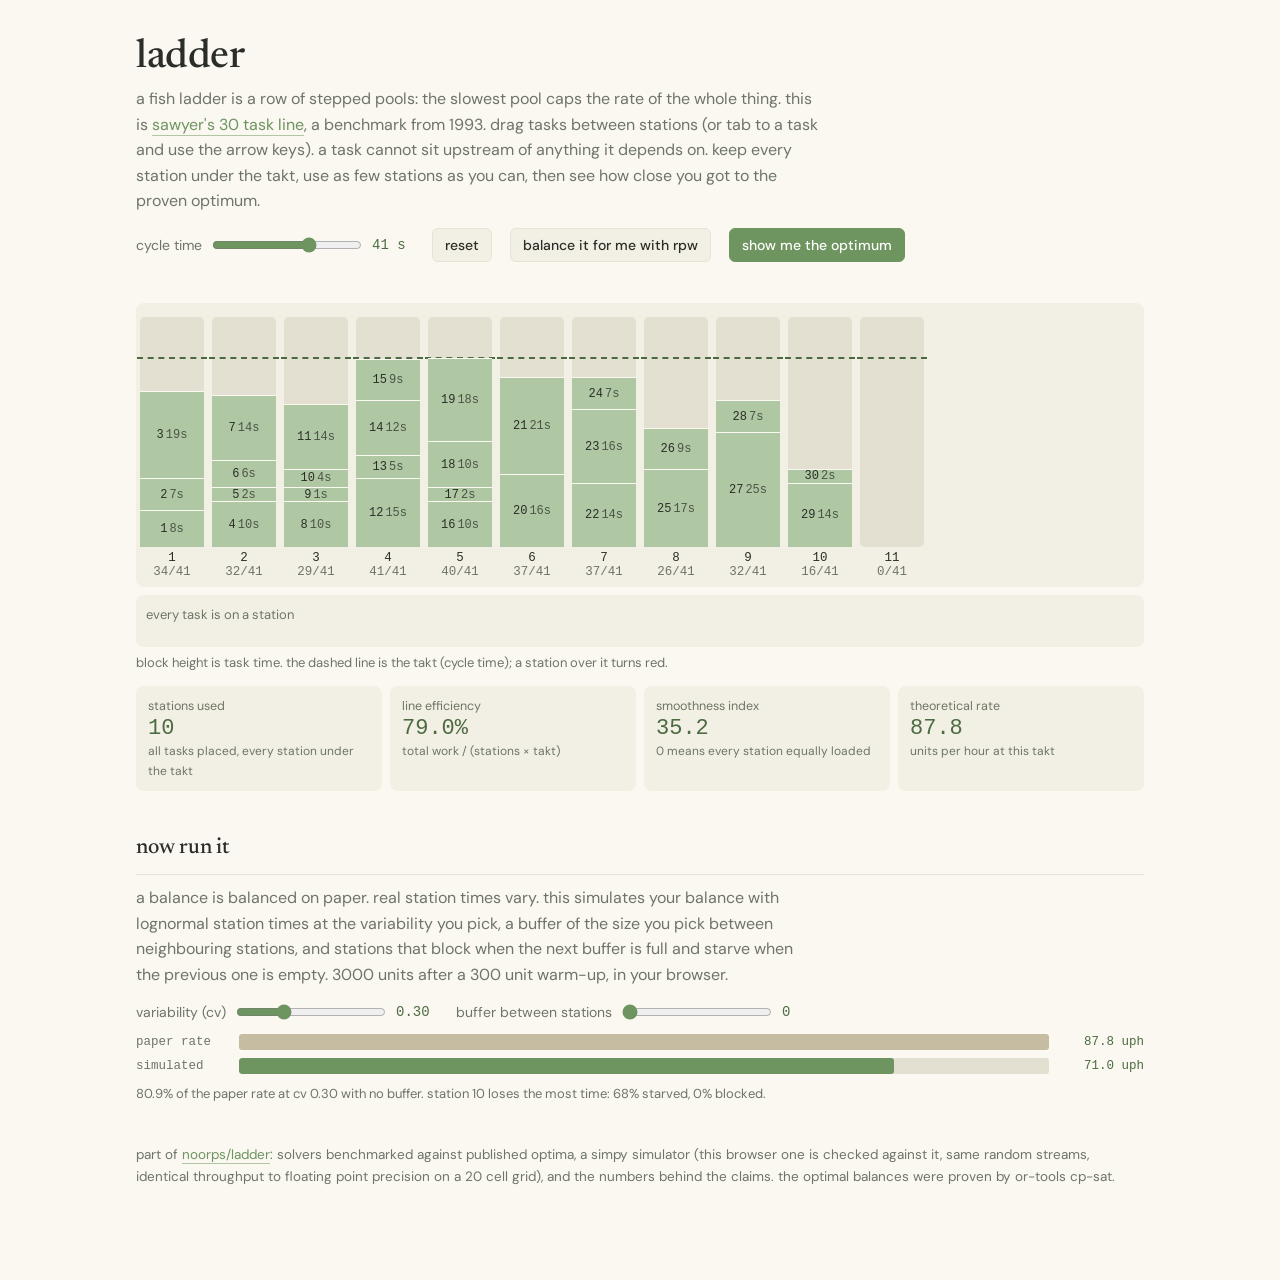
==== ladder/index.html @ b89ce293 "add ladder: the line balancing demo at /ladder and a compact widget on the homepage" ====
<!doctype html>
<html lang="en">
<head>
<meta charset="utf-8">
<meta name="viewport" content="width=device-width,initial-scale=1">
<title>ladder: balance a line</title>
<meta name="description" content="drag tasks between stations on a real 30 task benchmark line, watch the takt bars and metrics move, then compare your balance with the proven optimum and simulate it with variable station times.">
<link rel="preconnect" href="https://fonts.googleapis.com">
<link rel="preconnect" href="https://fonts.gstatic.com" crossorigin>
<link href="https://fonts.googleapis.com/css2?family=Newsreader:ital,opsz,wght@0,6..72,400;0,6..72,500;1,6..72,400&family=DM+Sans:wght@400;500&display=swap" rel="stylesheet">
<link rel="stylesheet" href="style.css">
</head>
<body>
<main>
  <h1>ladder</h1>
  <p class="lede">a fish ladder is a row of stepped pools: the slowest pool caps the rate of the whole thing. this is
    <a href="https://assembly-line-balancing.de/salbp/">sawyer's 30 task line</a>, a benchmark from 1993. drag tasks
    between stations (or tab to a task and use the arrow keys). a task cannot sit upstream of anything it depends on.
    keep every station under the takt, use as few stations as you can, then see how close you got to the proven optimum.</p>

  <div class="controls">
    <div class="ctl"><label for="ct">cycle time</label><input id="ct" type="range" min="0" max="3" step="1" value="2" aria-valuetext="41 s"><output for="ct" id="ct-out" class="num">41 s</output></div>
    <button id="btn-reset" type="button">reset</button>
    <button id="btn-rpw" type="button">balance it for me with rpw</button>
    <button id="btn-opt" type="button" class="primary">show me the optimum</button>
    <button id="btn-mine" type="button" hidden>back to my balance</button>
  </div>
  <p class="msg" id="msg" role="status" aria-live="polite"></p>

  <div class="board" id="board" aria-label="stations"></div>
  <div class="tray" id="tray" aria-label="unassigned tasks"><span class="label">unassigned tasks: drop them on a station</span></div>
  <p class="legend">block height is task time. the dashed line is the takt (cycle time); a station over it turns red.</p>

  <div class="tiles" aria-live="polite">
    <div class="tile"><div class="k">stations used</div><div class="v" id="m-st">–</div><div class="s" id="m-st-s"></div></div>
    <div class="tile"><div class="k">line efficiency</div><div class="v" id="m-eff">–</div><div class="s">total work / (stations × takt)</div></div>
    <div class="tile"><div class="k">smoothness index</div><div class="v" id="m-si">–</div><div class="s">0 means every station equally loaded</div></div>
    <div class="tile"><div class="k">theoretical rate</div><div class="v" id="m-uph">–</div><div class="s">units per hour at this takt</div></div>
  </div>

  <div class="compare" id="compare" aria-live="polite">
    <p class="big" id="cmp-big"></p>
    <p id="cmp-detail"></p>
    <p class="small" id="cmp-note"></p>
  </div>

  <h2>now run it</h2>
  <p class="lede">a balance is balanced on paper. real station times vary. this simulates your balance with lognormal station
    times at the variability you pick, a buffer of the size you pick between neighbouring stations, and stations that block
    when the next buffer is full and starve when the previous one is empty. 3000 units after a 300 unit warm-up, in your browser.</p>
  <div class="controls">
    <div class="ctl"><label for="cv">variability (cv)</label><input id="cv" type="range" min="0" max="1" step="0.05" value="0.3"><output for="cv" id="cv-out" class="num">0.30</output></div>
    <div class="ctl"><label for="buf">buffer between stations</label><input id="buf" type="range" min="0" max="8" step="1" value="0"><output for="buf" id="buf-out" class="num">0</output></div>
  </div>
  <div class="bars">
    <div class="bar"><span class="lbl">paper rate</span><span class="track"><span class="fill ref" id="b-paper" style="width:100%"></span></span><span class="val" id="v-paper">–</span></div>
    <div class="bar"><span class="lbl">simulated</span><span class="track"><span class="fill" id="b-sim" style="width:0%"></span></span><span class="val" id="v-sim">–</span></div>
  </div>
  <p class="small" id="sim-note"></p>

  <p class="foot">part of <a href="https://github.com/noorps/ladder">noorps/ladder</a>: solvers benchmarked against published optima, a simpy
    simulator (this browser one is checked against it, same random streams, identical throughput to floating point precision on a
    20 cell grid), and the numbers behind the claims. the optimal balances were proven by or-tools cp-sat.</p>
</main>
<script src="data/data.js"></script>
<script src="sim.js"></script>
<script src="app.js"></script>
</body>
</html>
---- ladder/style.css ----
:root{--bg:#FAF8F1;--panel:#F2F0E4;--text:#2B2E28;--muted:#6E7566;--matcha:#6E9460;--deep:#4C6B42;
  --soft:#AFC7A3;--rule:#E7E2D4;--track:#E3E0D1;--over:#B64E3A;--ref:#C5BCA2;--focus:#4C6B42}
*{box-sizing:border-box}
html{-webkit-text-size-adjust:100%}
body{margin:0;background:var(--bg);color:var(--text);font:16px/1.6 "DM Sans",ui-sans-serif,system-ui,sans-serif;-webkit-font-smoothing:antialiased;overflow-x:hidden}
main{max-width:1040px;margin:0 auto;padding:36px 16px 80px}
h1,h2,h3{font-family:"Newsreader",Georgia,serif;font-weight:500;letter-spacing:-.01em;margin:0}
h1{font-size:40px;line-height:1.1;margin:0 0 6px}
h2{font-size:22px;margin:40px 0 10px;padding-bottom:8px;border-bottom:1px solid var(--rule)}
p{margin:0 0 10px}
.lede{color:var(--muted);max-width:62ch;margin-bottom:14px}
a{color:var(--matcha);text-decoration:none;border-bottom:1.5px solid var(--soft)}
a:hover{border-bottom-color:var(--matcha)}
.num{font-family:ui-monospace,SFMono-Regular,Menlo,Consolas,monospace;font-variant-numeric:tabular-nums}
small,.small{font-size:13px;color:var(--muted)}

/* controls */
.controls{display:flex;flex-wrap:wrap;gap:10px 18px;align-items:center;margin:14px 0 8px}
.ctl{display:flex;align-items:center;gap:10px;min-width:0}
.ctl label{font-size:14px;color:var(--muted);white-space:nowrap}
.ctl output{min-width:5ch;font:14px ui-monospace,Menlo,Consolas,monospace;color:var(--deep)}
input[type=range]{width:150px;max-width:40vw;accent-color:var(--matcha);margin:0}
button{font:500 14px "DM Sans",system-ui,sans-serif;color:var(--text);background:var(--panel);border:1px solid var(--rule);
  border-radius:6px;padding:7px 12px;cursor:pointer}
button:hover{border-color:var(--soft);background:#ECE9DB}
button.primary{background:var(--matcha);color:#fff;border-color:var(--matcha)}
button.primary:hover{background:var(--deep);border-color:var(--deep)}
button:focus-visible,[tabindex]:focus-visible,input:focus-visible{outline:2px solid var(--focus);outline-offset:2px}
.msg{min-height:1.6em;margin:6px 0 10px;font-size:14.5px;color:var(--over)}
.msg.ok{color:var(--deep)}

/* the board */
.board{display:flex;gap:8px;align-items:flex-end;overflow-x:auto;overflow-y:hidden;padding:14px 4px 8px;
  background:var(--panel);border-radius:8px;scrollbar-width:thin;-webkit-overflow-scrolling:touch}
.station{flex:0 0 auto;width:64px;display:flex;flex-direction:column;align-items:center;gap:4px}
.station .col{position:relative;width:100%;height:var(--colh);background:var(--track);border-radius:5px;overflow:visible}
.station .col.over{outline:2px solid var(--over)}
.station .col.target{outline:2px dashed var(--matcha);outline-offset:-2px}
.station .stack{position:absolute;left:0;right:0;bottom:0;display:flex;flex-direction:column-reverse}
.takt{position:absolute;left:-3px;right:-3px;border-top:2px dashed var(--deep);pointer-events:none}
.station .hdr{font:12.5px ui-monospace,Menlo,Consolas,monospace;color:var(--muted);text-align:center;white-space:nowrap}
.station .hdr b{color:var(--text);font-weight:500}
.station .hdr.over b{color:var(--over)}
.task{display:flex;align-items:center;justify-content:center;gap:2px;height:var(--h);min-height:14px;width:100%;
  background:var(--soft);border-top:1px solid var(--bg);font:12px ui-monospace,Menlo,Consolas,monospace;color:var(--text);
  cursor:grab;user-select:none;-webkit-user-select:none;touch-action:none;transition:background .15s}
.task:hover{background:#9DBB8F}
.task.over{background:var(--over);color:#fff}
.task.dragging{opacity:.35}
.task.sel{box-shadow:inset 0 0 0 2px var(--deep)}
.task.ghost{position:fixed;z-index:10;pointer-events:none;opacity:.9;box-shadow:0 6px 18px rgba(43,46,40,.25);border-radius:3px}
.task .t{opacity:.75}
.tray{margin:8px 0 0;padding:10px;background:var(--panel);border-radius:8px;min-height:52px;display:flex;flex-wrap:wrap;gap:6px;align-items:flex-start}
.tray.target{outline:2px dashed var(--matcha);outline-offset:-2px}
.tray .task{width:auto;height:auto;min-height:0;padding:5px 9px;border-radius:4px;border:0}
.tray .label{width:100%;font-size:13px;color:var(--muted)}

/* metrics */
.tiles{display:grid;grid-template-columns:repeat(auto-fit,minmax(130px,1fr));gap:8px;margin:12px 0}
.tile{background:var(--panel);border-radius:8px;padding:10px 12px}
.tile .k{font-size:12.5px;color:var(--muted)}
.tile .v{font:500 22px/1.2 ui-monospace,Menlo,Consolas,monospace;color:var(--deep)}
.tile .v.bad{color:var(--over)}
.tile .s{font-size:12px;color:var(--muted)}
.compare{margin:10px 0 0;padding:14px 16px;background:var(--panel);border-left:4px solid var(--matcha);border-radius:8px;display:none}
.compare.show{display:block}
.compare .big{font:500 26px/1.2 "Newsreader",Georgia,serif;margin:0 0 4px}
.compare .big .num{color:var(--deep)}
.legend{font-size:13px;color:var(--muted);margin:6px 0 0}

/* simulation bars */
.bars{margin:10px 0}
.bar{display:flex;align-items:center;gap:11px;margin:0 0 8px}
.bar .lbl{font:12.5px ui-monospace,Menlo,Consolas,monospace;color:var(--muted);width:92px;flex:none}
.bar .track{flex:1;height:16px;background:var(--track);border-radius:3px;overflow:hidden}
.bar .fill{display:block;height:100%;min-width:3px;background:var(--matcha);border-radius:3px;transition:width .3s cubic-bezier(.4,0,.2,1)}
.bar .fill.ref{background:var(--ref)}
.bar .val{font:12.5px ui-monospace,Menlo,Consolas,monospace;color:var(--deep);width:84px;text-align:right;flex:none}
.foot{margin-top:40px;font-size:13.5px;color:var(--muted)}
@media (max-width:600px){h1{font-size:32px} .station{width:44px} .task{font-size:10.5px} .station .hdr{font-size:11px} .bar .lbl{width:70px} .bar .val{width:70px}}
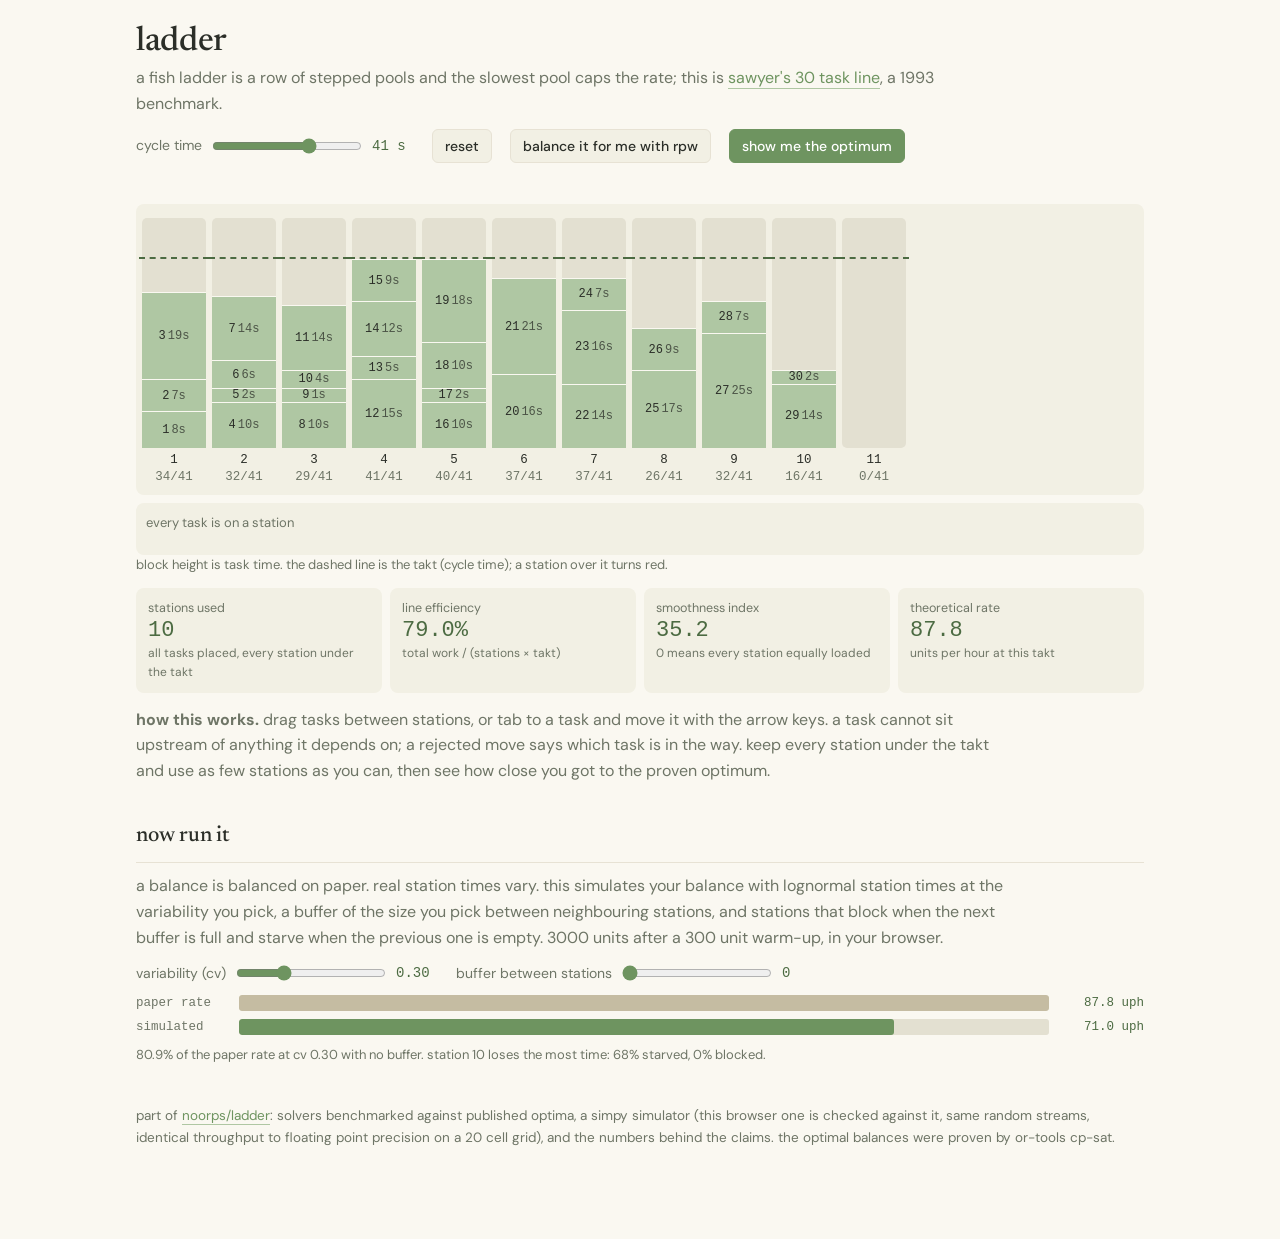
==== commit d333a029: "swap homepage widget for the real board" ====
--- a/ladder/index.html
+++ b/ladder/index.html
@@ -9,54 +9,25 @@
 <link rel="preconnect" href="https://fonts.gstatic.com" crossorigin>
 <link href="https://fonts.googleapis.com/css2?family=Newsreader:ital,opsz,wght@0,6..72,400;0,6..72,500;1,6..72,400&family=DM+Sans:wght@400;500&display=swap" rel="stylesheet">
 <link rel="stylesheet" href="style.css">
+<link rel="stylesheet" href="board.css">
 </head>
 <body>
 <main>
   <h1>ladder</h1>
-  <p class="lede">a fish ladder is a row of stepped pools: the slowest pool caps the rate of the whole thing. this is
-    <a href="https://assembly-line-balancing.de/salbp/">sawyer's 30 task line</a>, a benchmark from 1993. drag tasks
-    between stations (or tab to a task and use the arrow keys). a task cannot sit upstream of anything it depends on.
-    keep every station under the takt, use as few stations as you can, then see how close you got to the proven optimum.</p>
+  <p class="lede">a fish ladder is a row of stepped pools and the slowest pool caps the rate; this is
+    <a href="https://assembly-line-balancing.de/salbp/">sawyer's 30 task line</a>, a 1993 benchmark.</p>
 
-  <div class="controls">
-    <div class="ctl"><label for="ct">cycle time</label><input id="ct" type="range" min="0" max="3" step="1" value="2" aria-valuetext="41 s"><output for="ct" id="ct-out" class="num">41 s</output></div>
-    <button id="btn-reset" type="button">reset</button>
-    <button id="btn-rpw" type="button">balance it for me with rpw</button>
-    <button id="btn-opt" type="button" class="primary">show me the optimum</button>
-    <button id="btn-mine" type="button" hidden>back to my balance</button>
-  </div>
-  <p class="msg" id="msg" role="status" aria-live="polite"></p>
+  <div id="board"></div>
 
-  <div class="board" id="board" aria-label="stations"></div>
-  <div class="tray" id="tray" aria-label="unassigned tasks"><span class="label">unassigned tasks: drop them on a station</span></div>
-  <p class="legend">block height is task time. the dashed line is the takt (cycle time); a station over it turns red.</p>
-
-  <div class="tiles" aria-live="polite">
-    <div class="tile"><div class="k">stations used</div><div class="v" id="m-st">–</div><div class="s" id="m-st-s"></div></div>
-    <div class="tile"><div class="k">line efficiency</div><div class="v" id="m-eff">–</div><div class="s">total work / (stations × takt)</div></div>
-    <div class="tile"><div class="k">smoothness index</div><div class="v" id="m-si">–</div><div class="s">0 means every station equally loaded</div></div>
-    <div class="tile"><div class="k">theoretical rate</div><div class="v" id="m-uph">–</div><div class="s">units per hour at this takt</div></div>
-  </div>
-
-  <div class="compare" id="compare" aria-live="polite">
-    <p class="big" id="cmp-big"></p>
-    <p id="cmp-detail"></p>
-    <p class="small" id="cmp-note"></p>
-  </div>
+  <p class="how"><strong>how this works.</strong> drag tasks between stations, or tab to a task and move it with the arrow keys.
+    a task cannot sit upstream of anything it depends on; a rejected move says which task is in the way. keep every station
+    under the takt and use as few stations as you can, then see how close you got to the proven optimum.</p>
 
   <h2>now run it</h2>
   <p class="lede">a balance is balanced on paper. real station times vary. this simulates your balance with lognormal station
     times at the variability you pick, a buffer of the size you pick between neighbouring stations, and stations that block
     when the next buffer is full and starve when the previous one is empty. 3000 units after a 300 unit warm-up, in your browser.</p>
-  <div class="controls">
-    <div class="ctl"><label for="cv">variability (cv)</label><input id="cv" type="range" min="0" max="1" step="0.05" value="0.3"><output for="cv" id="cv-out" class="num">0.30</output></div>
-    <div class="ctl"><label for="buf">buffer between stations</label><input id="buf" type="range" min="0" max="8" step="1" value="0"><output for="buf" id="buf-out" class="num">0</output></div>
-  </div>
-  <div class="bars">
-    <div class="bar"><span class="lbl">paper rate</span><span class="track"><span class="fill ref" id="b-paper" style="width:100%"></span></span><span class="val" id="v-paper">–</span></div>
-    <div class="bar"><span class="lbl">simulated</span><span class="track"><span class="fill" id="b-sim" style="width:0%"></span></span><span class="val" id="v-sim">–</span></div>
-  </div>
-  <p class="small" id="sim-note"></p>
+  <div id="sim"></div>
 
   <p class="foot">part of <a href="https://github.com/noorps/ladder">noorps/ladder</a>: solvers benchmarked against published optima, a simpy
     simulator (this browser one is checked against it, same random streams, identical throughput to floating point precision on a
@@ -64,6 +35,11 @@
 </main>
 <script src="data/data.js"></script>
 <script src="sim.js"></script>
-<script src="app.js"></script>
+<script src="board.js"></script>
+<script>
+  const ladder = window.LadderBoard.create(window.LADDER_DATA);
+  ladder.mountBoard(document.getElementById("board"));
+  ladder.mountSim(document.getElementById("sim"));
+</script>
 </body>
 </html>
--- a/ladder/style.css
+++ b/ladder/style.css
@@ -1,80 +1,16 @@
-:root{--bg:#FAF8F1;--panel:#F2F0E4;--text:#2B2E28;--muted:#6E7566;--matcha:#6E9460;--deep:#4C6B42;
-  --soft:#AFC7A3;--rule:#E7E2D4;--track:#E3E0D1;--over:#B64E3A;--ref:#C5BCA2;--focus:#4C6B42}
+/* page styles for the demo; the board itself is styled by board.css */
+:root{--bg:#FAF8F1;--panel:#F2F0E4;--text:#2B2E28;--muted:#6E7566;--matcha:#6E9460;--deep:#4C6B42;--soft:#AFC7A3;--rule:#E7E2D4;--track:#E3E0D1}
 *{box-sizing:border-box}
 html{-webkit-text-size-adjust:100%}
 body{margin:0;background:var(--bg);color:var(--text);font:16px/1.6 "DM Sans",ui-sans-serif,system-ui,sans-serif;-webkit-font-smoothing:antialiased;overflow-x:hidden}
-main{max-width:1040px;margin:0 auto;padding:36px 16px 80px}
-h1,h2,h3{font-family:"Newsreader",Georgia,serif;font-weight:500;letter-spacing:-.01em;margin:0}
-h1{font-size:40px;line-height:1.1;margin:0 0 6px}
-h2{font-size:22px;margin:40px 0 10px;padding-bottom:8px;border-bottom:1px solid var(--rule)}
+main{max-width:1040px;margin:0 auto;padding:24px 16px 80px}
+h1,h2{font-family:"Newsreader",Georgia,serif;font-weight:500;letter-spacing:-.01em;margin:0}
+h1{font-size:34px;line-height:1.1;margin:0 0 4px}
+h2{font-size:22px;margin:36px 0 10px;padding-bottom:8px;border-bottom:1px solid var(--rule)}
 p{margin:0 0 10px}
-.lede{color:var(--muted);max-width:62ch;margin-bottom:14px}
+.lede{color:var(--muted);max-width:80ch;margin-bottom:12px}
+.how{color:var(--muted);max-width:80ch;margin:14px 0 0}
 a{color:var(--matcha);text-decoration:none;border-bottom:1.5px solid var(--soft)}
 a:hover{border-bottom-color:var(--matcha)}
-.num{font-family:ui-monospace,SFMono-Regular,Menlo,Consolas,monospace;font-variant-numeric:tabular-nums}
-small,.small{font-size:13px;color:var(--muted)}
-
-/* controls */
-.controls{display:flex;flex-wrap:wrap;gap:10px 18px;align-items:center;margin:14px 0 8px}
-.ctl{display:flex;align-items:center;gap:10px;min-width:0}
-.ctl label{font-size:14px;color:var(--muted);white-space:nowrap}
-.ctl output{min-width:5ch;font:14px ui-monospace,Menlo,Consolas,monospace;color:var(--deep)}
-input[type=range]{width:150px;max-width:40vw;accent-color:var(--matcha);margin:0}
-button{font:500 14px "DM Sans",system-ui,sans-serif;color:var(--text);background:var(--panel);border:1px solid var(--rule);
-  border-radius:6px;padding:7px 12px;cursor:pointer}
-button:hover{border-color:var(--soft);background:#ECE9DB}
-button.primary{background:var(--matcha);color:#fff;border-color:var(--matcha)}
-button.primary:hover{background:var(--deep);border-color:var(--deep)}
-button:focus-visible,[tabindex]:focus-visible,input:focus-visible{outline:2px solid var(--focus);outline-offset:2px}
-.msg{min-height:1.6em;margin:6px 0 10px;font-size:14.5px;color:var(--over)}
-.msg.ok{color:var(--deep)}
-
-/* the board */
-.board{display:flex;gap:8px;align-items:flex-end;overflow-x:auto;overflow-y:hidden;padding:14px 4px 8px;
-  background:var(--panel);border-radius:8px;scrollbar-width:thin;-webkit-overflow-scrolling:touch}
-.station{flex:0 0 auto;width:64px;display:flex;flex-direction:column;align-items:center;gap:4px}
-.station .col{position:relative;width:100%;height:var(--colh);background:var(--track);border-radius:5px;overflow:visible}
-.station .col.over{outline:2px solid var(--over)}
-.station .col.target{outline:2px dashed var(--matcha);outline-offset:-2px}
-.station .stack{position:absolute;left:0;right:0;bottom:0;display:flex;flex-direction:column-reverse}
-.takt{position:absolute;left:-3px;right:-3px;border-top:2px dashed var(--deep);pointer-events:none}
-.station .hdr{font:12.5px ui-monospace,Menlo,Consolas,monospace;color:var(--muted);text-align:center;white-space:nowrap}
-.station .hdr b{color:var(--text);font-weight:500}
-.station .hdr.over b{color:var(--over)}
-.task{display:flex;align-items:center;justify-content:center;gap:2px;height:var(--h);min-height:14px;width:100%;
-  background:var(--soft);border-top:1px solid var(--bg);font:12px ui-monospace,Menlo,Consolas,monospace;color:var(--text);
-  cursor:grab;user-select:none;-webkit-user-select:none;touch-action:none;transition:background .15s}
-.task:hover{background:#9DBB8F}
-.task.over{background:var(--over);color:#fff}
-.task.dragging{opacity:.35}
-.task.sel{box-shadow:inset 0 0 0 2px var(--deep)}
-.task.ghost{position:fixed;z-index:10;pointer-events:none;opacity:.9;box-shadow:0 6px 18px rgba(43,46,40,.25);border-radius:3px}
-.task .t{opacity:.75}
-.tray{margin:8px 0 0;padding:10px;background:var(--panel);border-radius:8px;min-height:52px;display:flex;flex-wrap:wrap;gap:6px;align-items:flex-start}
-.tray.target{outline:2px dashed var(--matcha);outline-offset:-2px}
-.tray .task{width:auto;height:auto;min-height:0;padding:5px 9px;border-radius:4px;border:0}
-.tray .label{width:100%;font-size:13px;color:var(--muted)}
-
-/* metrics */
-.tiles{display:grid;grid-template-columns:repeat(auto-fit,minmax(130px,1fr));gap:8px;margin:12px 0}
-.tile{background:var(--panel);border-radius:8px;padding:10px 12px}
-.tile .k{font-size:12.5px;color:var(--muted)}
-.tile .v{font:500 22px/1.2 ui-monospace,Menlo,Consolas,monospace;color:var(--deep)}
-.tile .v.bad{color:var(--over)}
-.tile .s{font-size:12px;color:var(--muted)}
-.compare{margin:10px 0 0;padding:14px 16px;background:var(--panel);border-left:4px solid var(--matcha);border-radius:8px;display:none}
-.compare.show{display:block}
-.compare .big{font:500 26px/1.2 "Newsreader",Georgia,serif;margin:0 0 4px}
-.compare .big .num{color:var(--deep)}
-.legend{font-size:13px;color:var(--muted);margin:6px 0 0}
-
-/* simulation bars */
-.bars{margin:10px 0}
-.bar{display:flex;align-items:center;gap:11px;margin:0 0 8px}
-.bar .lbl{font:12.5px ui-monospace,Menlo,Consolas,monospace;color:var(--muted);width:92px;flex:none}
-.bar .track{flex:1;height:16px;background:var(--track);border-radius:3px;overflow:hidden}
-.bar .fill{display:block;height:100%;min-width:3px;background:var(--matcha);border-radius:3px;transition:width .3s cubic-bezier(.4,0,.2,1)}
-.bar .fill.ref{background:var(--ref)}
-.bar .val{font:12.5px ui-monospace,Menlo,Consolas,monospace;color:var(--deep);width:84px;text-align:right;flex:none}
 .foot{margin-top:40px;font-size:13.5px;color:var(--muted)}
-@media (max-width:600px){h1{font-size:32px} .station{width:44px} .task{font-size:10.5px} .station .hdr{font-size:11px} .bar .lbl{width:70px} .bar .val{width:70px}}
+@media (max-width:600px){h1{font-size:30px}}
--- a/ladder/board.css
+++ b/ladder/board.css
@@ -0,0 +1,73 @@
+/* ladder board component. everything is scoped under .ladder-board so it can sit inside another page. */
+.ladder-board{--lb-bg:#FAF8F1;--lb-panel:#F2F0E4;--lb-text:#2B2E28;--lb-muted:#6E7566;--lb-matcha:#6E9460;--lb-deep:#4C6B42;
+  --lb-soft:#AFC7A3;--lb-rule:#E7E2D4;--lb-track:#E3E0D1;--lb-over:#B64E3A;--lb-ref:#C5BCA2;
+  font:16px/1.6 "DM Sans",ui-sans-serif,system-ui,sans-serif;color:var(--lb-text)}
+.ladder-board *{box-sizing:border-box}
+.ladder-board p{margin:0 0 10px}
+.lb-num{font-family:ui-monospace,SFMono-Regular,Menlo,Consolas,monospace;font-variant-numeric:tabular-nums}
+.lb-small{font-size:13px;color:var(--lb-muted)}
+
+/* controls */
+.lb-controls{display:flex;flex-wrap:wrap;gap:10px 18px;align-items:center;margin:0 0 8px}
+.lb-ctl{display:flex;align-items:center;gap:10px;min-width:0}
+.lb-ctl label{display:flex;align-items:center;gap:10px;font-size:14px;color:var(--lb-muted);white-space:nowrap}
+.lb-ctl output{min-width:5ch;font:14px ui-monospace,Menlo,Consolas,monospace;color:var(--lb-deep)}
+.ladder-board input[type=range]{width:150px;max-width:40vw;accent-color:var(--lb-matcha);margin:0}
+.ladder-board button{font:500 14px "DM Sans",system-ui,sans-serif;color:var(--lb-text);background:var(--lb-panel);border:1px solid var(--lb-rule);
+  border-radius:6px;padding:7px 12px;cursor:pointer;line-height:1.3}
+.ladder-board button:hover{border-color:var(--lb-soft);background:#ECE9DB}
+.ladder-board button.primary{background:var(--lb-matcha);color:#fff;border-color:var(--lb-matcha)}
+.ladder-board button.primary:hover{background:var(--lb-deep);border-color:var(--lb-deep)}
+.ladder-board button:disabled{opacity:.6;cursor:default}
+.ladder-board button:focus-visible,.ladder-board [tabindex]:focus-visible,.ladder-board input:focus-visible{outline:2px solid var(--lb-deep);outline-offset:2px}
+.lb-msg{min-height:1.6em;margin:6px 0 10px;font-size:14.5px;color:var(--lb-over)}
+.lb-msg.ok{color:var(--lb-deep)}
+
+/* the board */
+.lb-board{display:flex;gap:6px;align-items:flex-end;overflow-x:auto;overflow-y:hidden;padding:14px 6px 8px;
+  background:var(--lb-panel);border-radius:8px;scrollbar-width:thin;-webkit-overflow-scrolling:touch}
+.lb-station{flex:1 1 0;min-width:48px;max-width:64px;display:flex;flex-direction:column;align-items:center;gap:4px}
+.lb-col{position:relative;width:100%;height:var(--colh);background:var(--lb-track);border-radius:5px;overflow:visible}
+.lb-col.over{outline:2px solid var(--lb-over)}
+.lb-col.target{outline:2px dashed var(--lb-matcha);outline-offset:-2px}
+.lb-stack{position:absolute;left:0;right:0;bottom:0;display:flex;flex-direction:column-reverse}
+.lb-takt{position:absolute;left:-3px;right:-3px;border-top:2px dashed var(--lb-deep);pointer-events:none}
+.lb-hdr{font:12.5px/1.4 ui-monospace,Menlo,Consolas,monospace;color:var(--lb-muted);text-align:center;white-space:nowrap}
+.lb-hdr b{color:var(--lb-text);font-weight:500}
+.lb-hdr.over b{color:var(--lb-over)}
+.lb-task{display:flex;align-items:center;justify-content:center;gap:2px;height:var(--h);min-height:14px;width:100%;
+  background:var(--lb-soft);border-top:1px solid var(--lb-bg);font:12px/1 ui-monospace,Menlo,Consolas,monospace;color:var(--lb-text);
+  cursor:grab;user-select:none;-webkit-user-select:none;touch-action:none;transition:background .15s}
+.lb-task:hover{background:#9DBB8F}
+.lb-task.over{background:var(--lb-over);color:#fff}
+.lb-task.dragging{opacity:.35}
+.lb-task.ghost{position:fixed;z-index:10;pointer-events:none;opacity:.9;box-shadow:0 6px 18px rgba(43,46,40,.25);border-radius:3px}
+.lb-task .t{opacity:.75}
+.lb-tray{margin:8px 0 0;padding:10px;background:var(--lb-panel);border-radius:8px;min-height:52px;display:flex;flex-wrap:wrap;gap:6px;align-items:flex-start}
+.lb-tray.target{outline:2px dashed var(--lb-matcha);outline-offset:-2px}
+.lb-tray .lb-task{width:auto;height:auto;min-height:0;padding:5px 9px;border-radius:4px;border:0}
+.lb-tray .lb-label{width:100%;font-size:13px;color:var(--lb-muted)}
+.lb-legend{font-size:13px;color:var(--lb-muted);margin:6px 0 0}
+
+/* metrics */
+.lb-tiles{display:grid;grid-template-columns:repeat(auto-fit,minmax(130px,1fr));gap:8px;margin:12px 0}
+.lb-tile{background:var(--lb-panel);border-radius:8px;padding:10px 12px}
+.lb-tile .k{font-size:12.5px;color:var(--lb-muted)}
+.lb-tile .v{font:500 22px/1.2 ui-monospace,Menlo,Consolas,monospace;color:var(--lb-deep)}
+.lb-tile .v.bad{color:var(--lb-over)}
+.lb-tile .s{font-size:12px;color:var(--lb-muted)}
+.lb-compare{margin:10px 0 0;padding:14px 16px;background:var(--lb-panel);border-left:4px solid var(--lb-matcha);border-radius:8px;display:none}
+.lb-compare.show{display:block}
+.lb-compare .big{font:500 24px/1.25 "Newsreader",Georgia,serif;margin:0 0 4px}
+.lb-compare .big .lb-num{color:var(--lb-deep)}
+.lb-compare .small{font-size:13px;color:var(--lb-muted)}
+
+/* simulation bars */
+.lb-bars{margin:10px 0}
+.lb-bar{display:flex;align-items:center;gap:11px;margin:0 0 8px}
+.lb-bar .lbl{font:12.5px ui-monospace,Menlo,Consolas,monospace;color:var(--lb-muted);width:92px;flex:none}
+.lb-bar .track{flex:1;height:16px;background:var(--lb-track);border-radius:3px;overflow:hidden;display:block}
+.lb-bar .fill{display:block;height:100%;min-width:3px;background:var(--lb-matcha);border-radius:3px;transition:width .3s cubic-bezier(.4,0,.2,1)}
+.lb-bar .fill.ref{background:var(--lb-ref)}
+.lb-bar .val{font:12.5px ui-monospace,Menlo,Consolas,monospace;color:var(--lb-deep);width:84px;text-align:right;flex:none}
+@media (max-width:600px){.lb-ctl label{white-space:normal} .ladder-board input[type=range]{width:110px} .lb-station{min-width:44px} .lb-task{font-size:10.5px} .lb-hdr{font-size:11px} .lb-bar .lbl{width:70px} .lb-bar .val{width:70px}}
